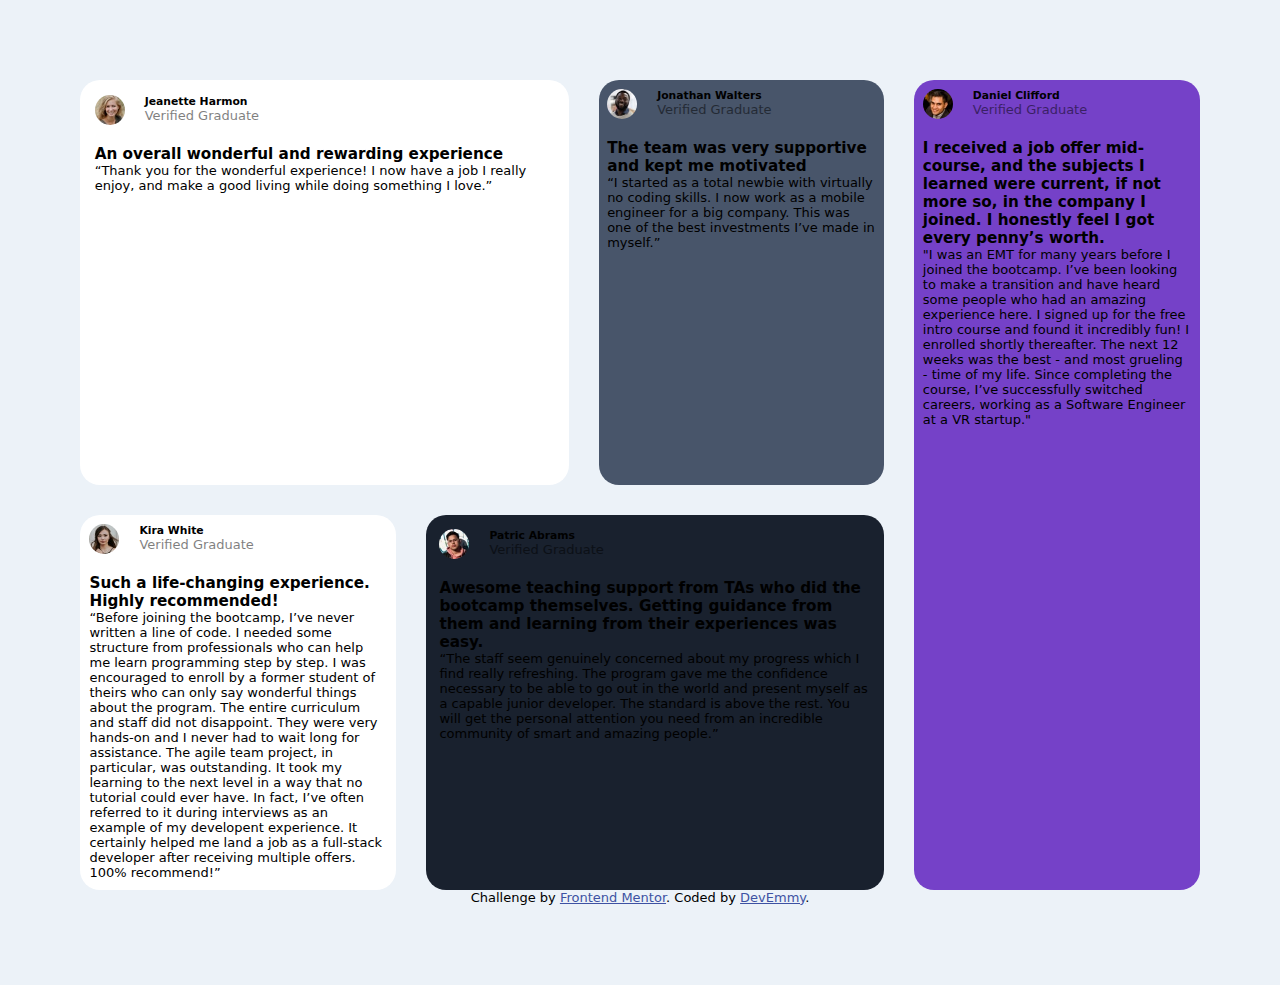
==== design/index.html @ 6537c901 "edited readme and adjusted file locations" ====
<!DOCTYPE html>
<html lang="en">
  <head>
    <meta charset="UTF-8" />
    <meta name="viewport" content="width=device-width, initial-scale=1.0" />
    <!-- displays site properly based on user's device -->

    <link
      rel="icon"
      type="image/png"
      sizes="32x32"
      href="./images/favicon-32x32.png"
    />
    <link rel="stylesheet" href="style.css" />
    <title>Frontend Mentor | [Testimonials-Grid]</title>
  </head>
  <body>
    <section id="testimonials-grid-section">
      <!-- section 1 -->
      <div class="section_1">
        <!-- profile -->
        <div class="profile_section">
          <img src="../images/image-daniel.jpg" alt="daniel's profile image" />
          <span>
            <h5>Daniel Clifford</h5>
            <p class="status">Verified Graduate</p>
          </span>
        </div>
        <!-- profile -->
        <h3>
          I received a job offer mid-course, and the subjects I learned were
          current, if not more so, in the company I joined. I honestly feel I
          got every penny’s worth.
        </h3>
        <p class="story_line">
          "I was an EMT for many years before I joined the bootcamp. I’ve been
          looking to make a transition and have heard some people who had an
          amazing experience here. I signed up for the free intro course and
          found it incredibly fun! I enrolled shortly thereafter. The next 12
          weeks was the best - and most grueling - time of my life. Since
          completing the course, I’ve successfully switched careers, working as
          a Software Engineer at a VR startup."
        </p>
      </div>
      <!-- section 1 -->
      <!-- section 2 -->
      <div class="section_2">
        <!-- profile -->
        <div class="profile_section">
          <img
            src="../images/image-jonathan.jpg"
            alt="daniel's profile image"
          />
          <span>
            <h5>Jonathan Walters</h5>
            <p class="status">Verified Graduate</p>
          </span>
        </div>
        <!-- profile -->
        <h3>The team was very supportive and kept me motivated</h3>
        <p class="story_line">
          “I started as a total newbie with virtually no coding skills. I now
          work as a mobile engineer for a big company. This was one of the best
          investments I’ve made in myself.”
        </p>
      </div>
      <!-- section 2 -->
      <!-- section 3-->
      <div class="section_3">
        <!-- profile -->
        <div class="profile_section">
          <img
            src="../images/image-jeanette.jpg"
            alt="daniel's profile image"
          />
          <span>
            <h5>Jeanette Harmon</h5>
            <p class="status">Verified Graduate</p>
          </span>
        </div>
        <!-- profile -->
        <h3>An overall wonderful and rewarding experience</h3>
        <p class="story_line">
          “Thank you for the wonderful experience! I now have a job I really
          enjoy, and make a good living while doing something I love.”
        </p>
      </div>
      <!-- section 3 -->
      <!-- section 4-->
      <div class="section_4">
        <!-- profile -->
        <div class="profile_section">
          <img src="../images/image-patrick.jpg" alt="daniel's profile image" />
          <span>
            <h5>Patric Abrams</h5>
            <p class="status">Verified Graduate</p>
          </span>
        </div>
        <!-- profile -->
        <h3>
          Awesome teaching support from TAs who did the bootcamp themselves.
          Getting guidance from them and learning from their experiences was
          easy.
        </h3>
        <p class="story_line">
          “The staff seem genuinely concerned about my progress which I find
          really refreshing. The program gave me the confidence necessary to be
          able to go out in the world and present myself as a capable junior
          developer. The standard is above the rest. You will get the personal
          attention you need from an incredible community of smart and amazing
          people.”
        </p>
      </div>
      <!-- section 4 -->
      <!-- section 5-->
      <div class="section_5">
        <!-- profile -->
        <div class="profile_section">
          <img src="../images/image-kira.jpg" alt="daniel's profile image" />
          <span>
            <h5>Kira White</h5>
            <p class="status">Verified Graduate</p>
          </span>
        </div>
        <!-- profile -->
        <h3>Such a life-changing experience. Highly recommended!</h3>
        <p class="story_line">
          “Before joining the bootcamp, I’ve never written a line of code. I
          needed some structure from professionals who can help me learn
          programming step by step. I was encouraged to enroll by a former
          student of theirs who can only say wonderful things about the program.
          The entire curriculum and staff did not disappoint. They were very
          hands-on and I never had to wait long for assistance. The agile team
          project, in particular, was outstanding. It took my learning to the
          next level in a way that no tutorial could ever have. In fact, I’ve
          often referred to it during interviews as an example of my developent
          experience. It certainly helped me land a job as a full-stack
          developer after receiving multiple offers. 100% recommend!”
        </p>
      </div>

      <!-- section 5-->
    </section>
    <div class="attribution">
      Challenge by
      <a href="https://www.frontendmentor.io?ref=challenge" target="_blank"
        >Frontend Mentor</a
      >. Coded by
      <a href="https://web.facebook.com/profile.php?id=61556678761246"
        >DevEmmy</a
      >.
    </div>
  </body>
</html>
---- design/style.css ----
* {
  margin: 0px;
  padding: 0px;
  font-family: system-ui, -apple-system, BlinkMacSystemFont, "Segoe UI", Roboto,
    Oxygen, Ubuntu, Cantarell, "Open Sans", "Helvetica Neue", sans-serif;
}
.attribution {
  font-size: 13px;
  text-align: center;
}
.attribution a {
  color: hsl(228, 45%, 44%);
}
:root {
  --Moderate_violet: hsl(263, 55%, 52%);
  --Light_gray: hsl(0, 0%, 81%);
  --Light_grayish_blue: hsl(210, 46%, 95%);
  --Moderate_violet: hsl(263, 55%, 52%);
  --Very_dark_grayish_blue: hsl(217, 19%, 35%);
  --Very_dark_blackish_blue: hsl(219, 29%, 14%);
  --White: hsl(0, 0%, 100%);
}
@media screen and (max-width: 375px) {
  body {
    background-color: var(--Light_grayish_blue);
    padding: 50px 20px 50px 20px;
  }
  .section_1 {
    background-color: var(--Moderate_violet);
    padding: 30px;
    border-radius: 20px;
    color: var(--White);
    margin-bottom: 30px;
    box-shadow: 0px 20px 30px 0px rgb(0 0 0 / 23%);
    .story_line {
      margin-top: 20px;
      opacity: 70%;
    }
  }
  /* styling for the profile section */
  .profile_section {
    display: flex;
    margin-bottom: 20px;
    /* profile icon */
    img {
      border-radius: 100px;
      width: 30px;
    }
    span {
      margin-left: 20px;
      h5 {
        font-weight: 15px;
      }
      .status {
        font-size: 13px;
        opacity: 50%;
      }
    }
    /* styling for the profile section */
  }
  /* section 2 */
  .section_2 {
    background-color: var(--Very_dark_grayish_blue);
    padding: 30px;
    border-radius: 20px;
    color: var(--White);
    margin-bottom: 30px;
    box-shadow: 0px 20px 30px 0px rgb(0 0 0 / 23%);
    .story_line {
      margin-top: 20px;
      opacity: 70%;
    }
  }
  /* styling for the profile section */
  .profile_section {
    display: flex;
    margin-bottom: 20px;
    /* profile icon */
    img {
      border-radius: 100px;
      width: 30px;
    }
    span {
      margin-left: 20px;
      h5 {
        font-weight: 15px;
      }
      .status {
        font-size: 13px;
        opacity: 50%;
      }
    }
    /* styling for the profile section */
  }
  /* section 3 */
  .section_3 {
    background-color: var(--White);
    padding: 30px;
    border-radius: 20px;
    color: var(--Very_dark_grayish_blue);
    margin-bottom: 30px;
    box-shadow: 0px 20px 30px 0px rgb(0 0 0 / 23%);
    .story_line {
      margin-top: 20px;
      opacity: 70%;
    }
  }
  /* styling for the profile section */
  .profile_section {
    display: flex;
    margin-bottom: 20px;
    /* profile icon */
    img {
      border-radius: 100px;
      width: 30px;
    }
    span {
      margin-left: 20px;
      h5 {
        font-weight: 15px;
      }
      .status {
        font-size: 13px;
        opacity: 50%;
      }
    }
    /* styling for the profile section */
  }
  /* section 4 */
  .section_4 {
    background-color: var(--Very_dark_blackish_blue);
    padding: 30px;
    border-radius: 20px;
    color: var(--White);
    margin-bottom: 30px;
    box-shadow: 0px 20px 30px 0px rgb(0 0 0 / 23%);
    .story_line {
      margin-top: 20px;
      opacity: 70%;
    }
  }
  /* styling for the profile section */
  .profile_section {
    display: flex;
    margin-bottom: 20px;
    /* profile icon */
    img {
      border-radius: 100px;
      width: 30px;
    }
    span {
      margin-left: 20px;
      h5 {
        font-weight: 15px;
      }
      .status {
        font-size: 13px;
        opacity: 50%;
      }
    }
    /* styling for the profile section */
  }
  /* section 5 */
  .section_5 {
    background-color: var(--White);
    padding: 30px;
    border-radius: 20px;
    color: var(--Very_dark_grayish_blue);
    margin-bottom: 30px;
    box-shadow: 0px 20px 30px 0px rgb(0 0 0 / 23%);
    .story_line {
      margin-top: 20px;
      opacity: 70%;
    }
  }
  /* styling for the profile section */
  .profile_section {
    display: flex;
    margin-bottom: 20px;
    /* profile icon */
    img {
      border-radius: 100px;
      width: 30px;
    }
    span {
      margin-left: 20px;
      h5 {
        font-weight: 15px;
      }
      .status {
        font-size: 13px;
        opacity: 50%;
      }
    }
    /* styling for the profile section */
  }
}
/* desktop versoion */
@media screen and (min-width: 376px) and (max-width: 1440px) {
  body {
    background-color: var(--Light_grayish_blue);
    padding: 80px;
    font-size: 13px;
  }
  /* styling for the profile section */
  .profile_section {
    display: flex;
    margin-bottom: 20px;
    /* profile icon */
    img {
      border-radius: 100px;
      width: 30px;
    }
    span {
      margin-left: 20px;
      h5 {
        font-weight: 15px;
      }
      .status {
        font-size: 13px;
        opacity: 50%;
      }
    }
  }
  /* styling for the profile section */
  .section_1 {
    background-color: var(--Moderate_violet);
    padding: 3%;
    border-radius: 20px;
    grid-area: 1 / 5 / 6 / 6;
  }
  .section_2 {
    background-color: var(--Very_dark_grayish_blue);
    padding: 3%;
    border-radius: 20px;
    grid-area: 1 / 4 / 4 / 5;
  }
  .section_3 {
    background-color: var(--White);
    padding: 3%;
    border-radius: 20px;
    grid-area: 1 / 1 / 4 / 4;
  }
  .section_4 {
    background-color: var(--Very_dark_blackish_blue);
    padding: 3%;
    border-radius: 20px;
    grid-area: 4 / 3 / 6 / 5;
  }
  .section_5 {
    background-color: var(--White);
    padding: 3%;
    border-radius: 20px;
    grid-area: 4 / 1 / 6 / 3;
  }
  #testimonials-grid-section {
    display: grid;
    grid-template-columns: repeat(3, 1fr) repeat(2, 2fr);
    grid-template-rows: repeat(3, 1fr) 2fr 1fr;
    grid-column-gap: 30px;
    grid-row-gap: 30px;
  }
}
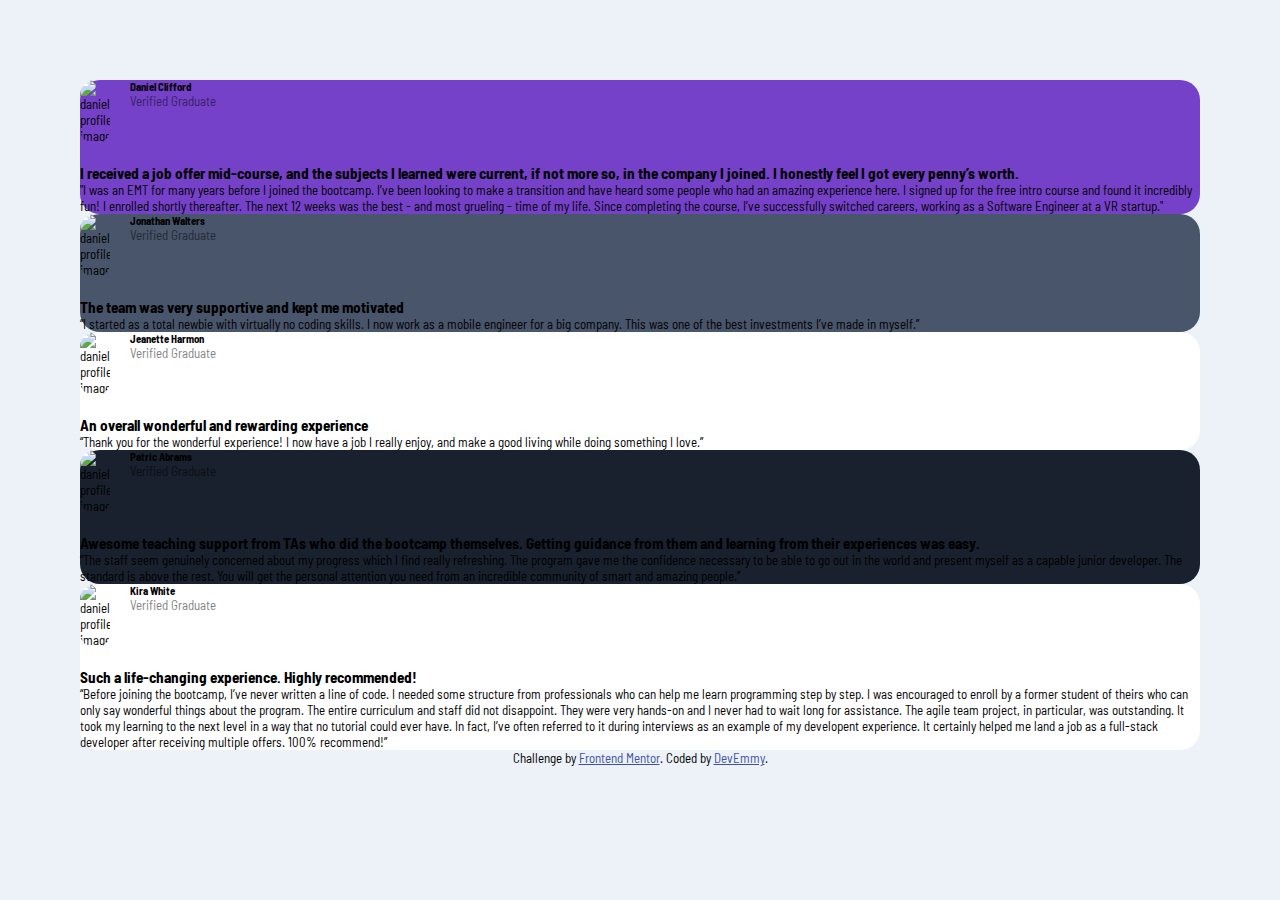
==== commit 480cbeea: "still adjusting grid to fit design" ====
--- a/design/index.html
+++ b/design/index.html
@@ -12,6 +12,12 @@
       href="./images/favicon-32x32.png"
     />
     <link rel="stylesheet" href="style.css" />
+    <link rel="preconnect" href="https://fonts.googleapis.com" />
+    <link rel="preconnect" href="https://fonts.gstatic.com" crossorigin />
+    <link
+      href="https://fonts.googleapis.com/css2?family=Barlow+Semi+Condensed:ital,wght@0,100;0,200;0,300;0,400;0,500;0,600;0,700;0,800;0,900;1,100;1,200;1,300;1,400;1,500;1,600;1,700;1,800;1,900&display=swap"
+      rel="stylesheet"
+    />
     <title>Frontend Mentor | [Testimonials-Grid]</title>
   </head>
   <body>
@@ -20,7 +26,7 @@
       <div class="section_1">
         <!-- profile -->
         <div class="profile_section">
-          <img src="../images/image-daniel.jpg" alt="daniel's profile image" />
+          <img src="images/image-daniel.jpg" alt="daniel's profile image" />
           <span>
             <h5>Daniel Clifford</h5>
             <p class="status">Verified Graduate</p>
@@ -47,10 +53,7 @@
       <div class="section_2">
         <!-- profile -->
         <div class="profile_section">
-          <img
-            src="../images/image-jonathan.jpg"
-            alt="daniel's profile image"
-          />
+          <img src="images/image-jonathan.jpg" alt="daniel's profile image" />
           <span>
             <h5>Jonathan Walters</h5>
             <p class="status">Verified Graduate</p>
@@ -69,10 +72,7 @@
       <div class="section_3">
         <!-- profile -->
         <div class="profile_section">
-          <img
-            src="../images/image-jeanette.jpg"
-            alt="daniel's profile image"
-          />
+          <img src="images/image-jeanette.jpg" alt="daniel's profile image" />
           <span>
             <h5>Jeanette Harmon</h5>
             <p class="status">Verified Graduate</p>
@@ -90,7 +90,7 @@
       <div class="section_4">
         <!-- profile -->
         <div class="profile_section">
-          <img src="../images/image-patrick.jpg" alt="daniel's profile image" />
+          <img src="images/image-patrick.jpg" alt="daniel's profile image" />
           <span>
             <h5>Patric Abrams</h5>
             <p class="status">Verified Graduate</p>
@@ -116,7 +116,7 @@
       <div class="section_5">
         <!-- profile -->
         <div class="profile_section">
-          <img src="../images/image-kira.jpg" alt="daniel's profile image" />
+          <img src="images/image-kira.jpg" alt="daniel's profile image" />
           <span>
             <h5>Kira White</h5>
             <p class="status">Verified Graduate</p>
--- a/design/style.css
+++ b/design/style.css
@@ -1,8 +1,7 @@
 * {
   margin: 0px;
   padding: 0px;
-  font-family: system-ui, -apple-system, BlinkMacSystemFont, "Segoe UI", Roboto,
-    Oxygen, Ubuntu, Cantarell, "Open Sans", "Helvetica Neue", sans-serif;
+  font-family: "Barlow Semi Condensed", sans-serif;
 }
 .attribution {
   font-size: 13px;
@@ -11,6 +10,114 @@
 .attribution a {
   color: hsl(228, 45%, 44%);
 }
+.barlow-semi-condensed-thin {
+  font-family: "Barlow Semi Condensed", sans-serif;
+  font-weight: 100;
+  font-style: normal;
+}
+
+.barlow-semi-condensed-extralight {
+  font-family: "Barlow Semi Condensed", sans-serif;
+  font-weight: 200;
+  font-style: normal;
+}
+
+.barlow-semi-condensed-light {
+  font-family: "Barlow Semi Condensed", sans-serif;
+  font-weight: 300;
+  font-style: normal;
+}
+
+.barlow-semi-condensed-regular {
+  font-family: "Barlow Semi Condensed", sans-serif;
+  font-weight: 400;
+  font-style: normal;
+}
+
+.barlow-semi-condensed-medium {
+  font-family: "Barlow Semi Condensed", sans-serif;
+  font-weight: 500;
+  font-style: normal;
+}
+
+.barlow-semi-condensed-semibold {
+  font-family: "Barlow Semi Condensed", sans-serif;
+  font-weight: 600;
+  font-style: normal;
+}
+
+.barlow-semi-condensed-bold {
+  font-family: "Barlow Semi Condensed", sans-serif;
+  font-weight: 700;
+  font-style: normal;
+}
+
+.barlow-semi-condensed-extrabold {
+  font-family: "Barlow Semi Condensed", sans-serif;
+  font-weight: 800;
+  font-style: normal;
+}
+
+.barlow-semi-condensed-black {
+  font-family: "Barlow Semi Condensed", sans-serif;
+  font-weight: 900;
+  font-style: normal;
+}
+
+.barlow-semi-condensed-thin-italic {
+  font-family: "Barlow Semi Condensed", sans-serif;
+  font-weight: 100;
+  font-style: italic;
+}
+
+.barlow-semi-condensed-extralight-italic {
+  font-family: "Barlow Semi Condensed", sans-serif;
+  font-weight: 200;
+  font-style: italic;
+}
+
+.barlow-semi-condensed-light-italic {
+  font-family: "Barlow Semi Condensed", sans-serif;
+  font-weight: 300;
+  font-style: italic;
+}
+
+.barlow-semi-condensed-regular-italic {
+  font-family: "Barlow Semi Condensed", sans-serif;
+  font-weight: 400;
+  font-style: italic;
+}
+
+.barlow-semi-condensed-medium-italic {
+  font-family: "Barlow Semi Condensed", sans-serif;
+  font-weight: 500;
+  font-style: italic;
+}
+
+.barlow-semi-condensed-semibold-italic {
+  font-family: "Barlow Semi Condensed", sans-serif;
+  font-weight: 600;
+  font-style: italic;
+}
+
+.barlow-semi-condensed-bold-italic {
+  font-family: "Barlow Semi Condensed", sans-serif;
+  font-weight: 700;
+  font-style: italic;
+}
+
+.barlow-semi-condensed-extrabold-italic {
+  font-family: "Barlow Semi Condensed", sans-serif;
+  font-weight: 800;
+  font-style: italic;
+}
+
+.barlow-semi-condensed-black-italic {
+  font-family: "Barlow Semi Condensed", sans-serif;
+  font-weight: 900;
+  font-style: italic;
+}
+
 :root {
   --Moderate_violet: hsl(263, 55%, 52%);
   --Light_gray: hsl(0, 0%, 81%);
@@ -225,40 +332,30 @@
   /* styling for the profile section */
   .section_1 {
     background-color: var(--Moderate_violet);
-    padding: 3%;
-    border-radius: 20px;
-    grid-area: 1 / 5 / 6 / 6;
+
+    border-radius: 20px;
   }
   .section_2 {
     background-color: var(--Very_dark_grayish_blue);
-    padding: 3%;
-    border-radius: 20px;
-    grid-area: 1 / 4 / 4 / 5;
+
+    border-radius: 20px;
   }
   .section_3 {
     background-color: var(--White);
-    padding: 3%;
-    border-radius: 20px;
-    grid-area: 1 / 1 / 4 / 4;
+
+    border-radius: 20px;
   }
   .section_4 {
     background-color: var(--Very_dark_blackish_blue);
-    padding: 3%;
-    border-radius: 20px;
-    grid-area: 4 / 3 / 6 / 5;
+
+    border-radius: 20px;
   }
   .section_5 {
     background-color: var(--White);
-    padding: 3%;
-    border-radius: 20px;
-    grid-area: 4 / 1 / 6 / 3;
+
+    border-radius: 20px;
   }
   #testimonials-grid-section {
     display: grid;
-    grid-template-columns: repeat(3, 1fr) repeat(2, 2fr);
-    grid-template-rows: repeat(3, 1fr) 2fr 1fr;
-    grid-column-gap: 30px;
-    grid-row-gap: 30px;
-  }
-}
-
+  }
+}
